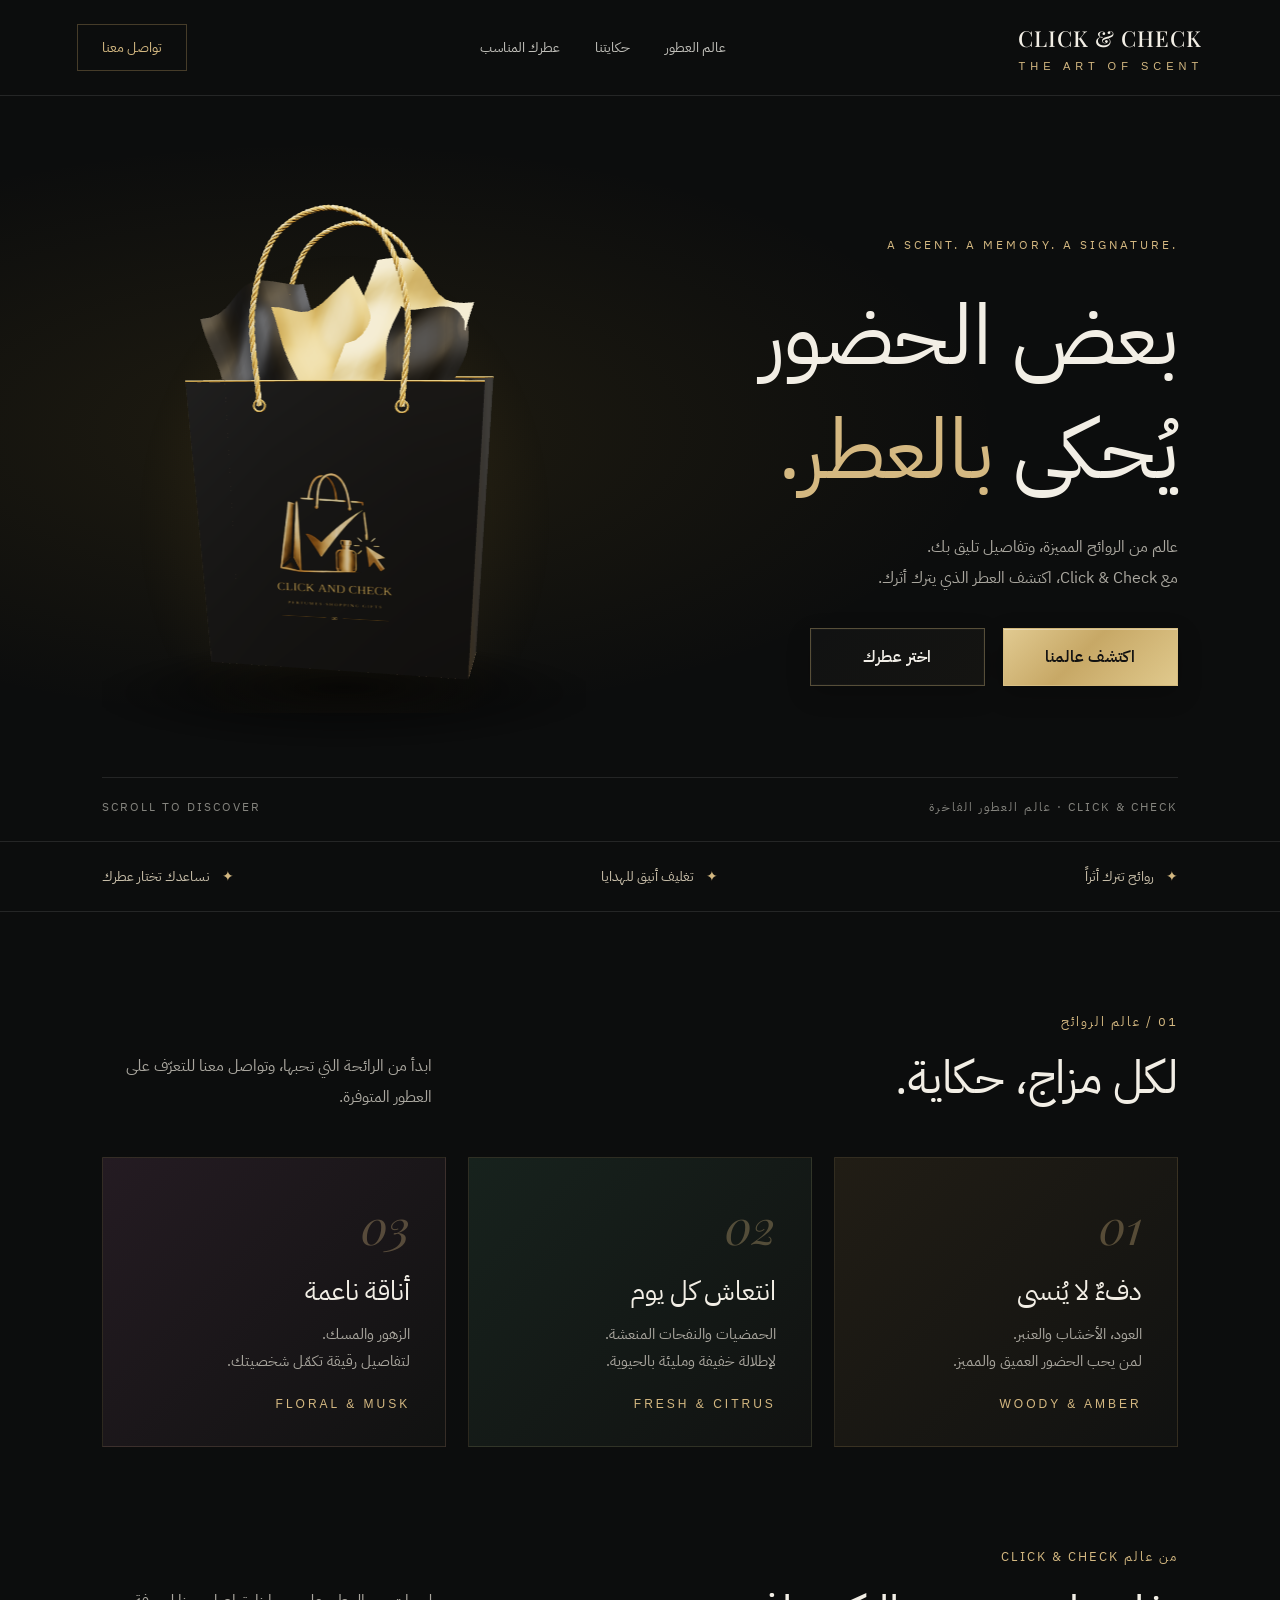
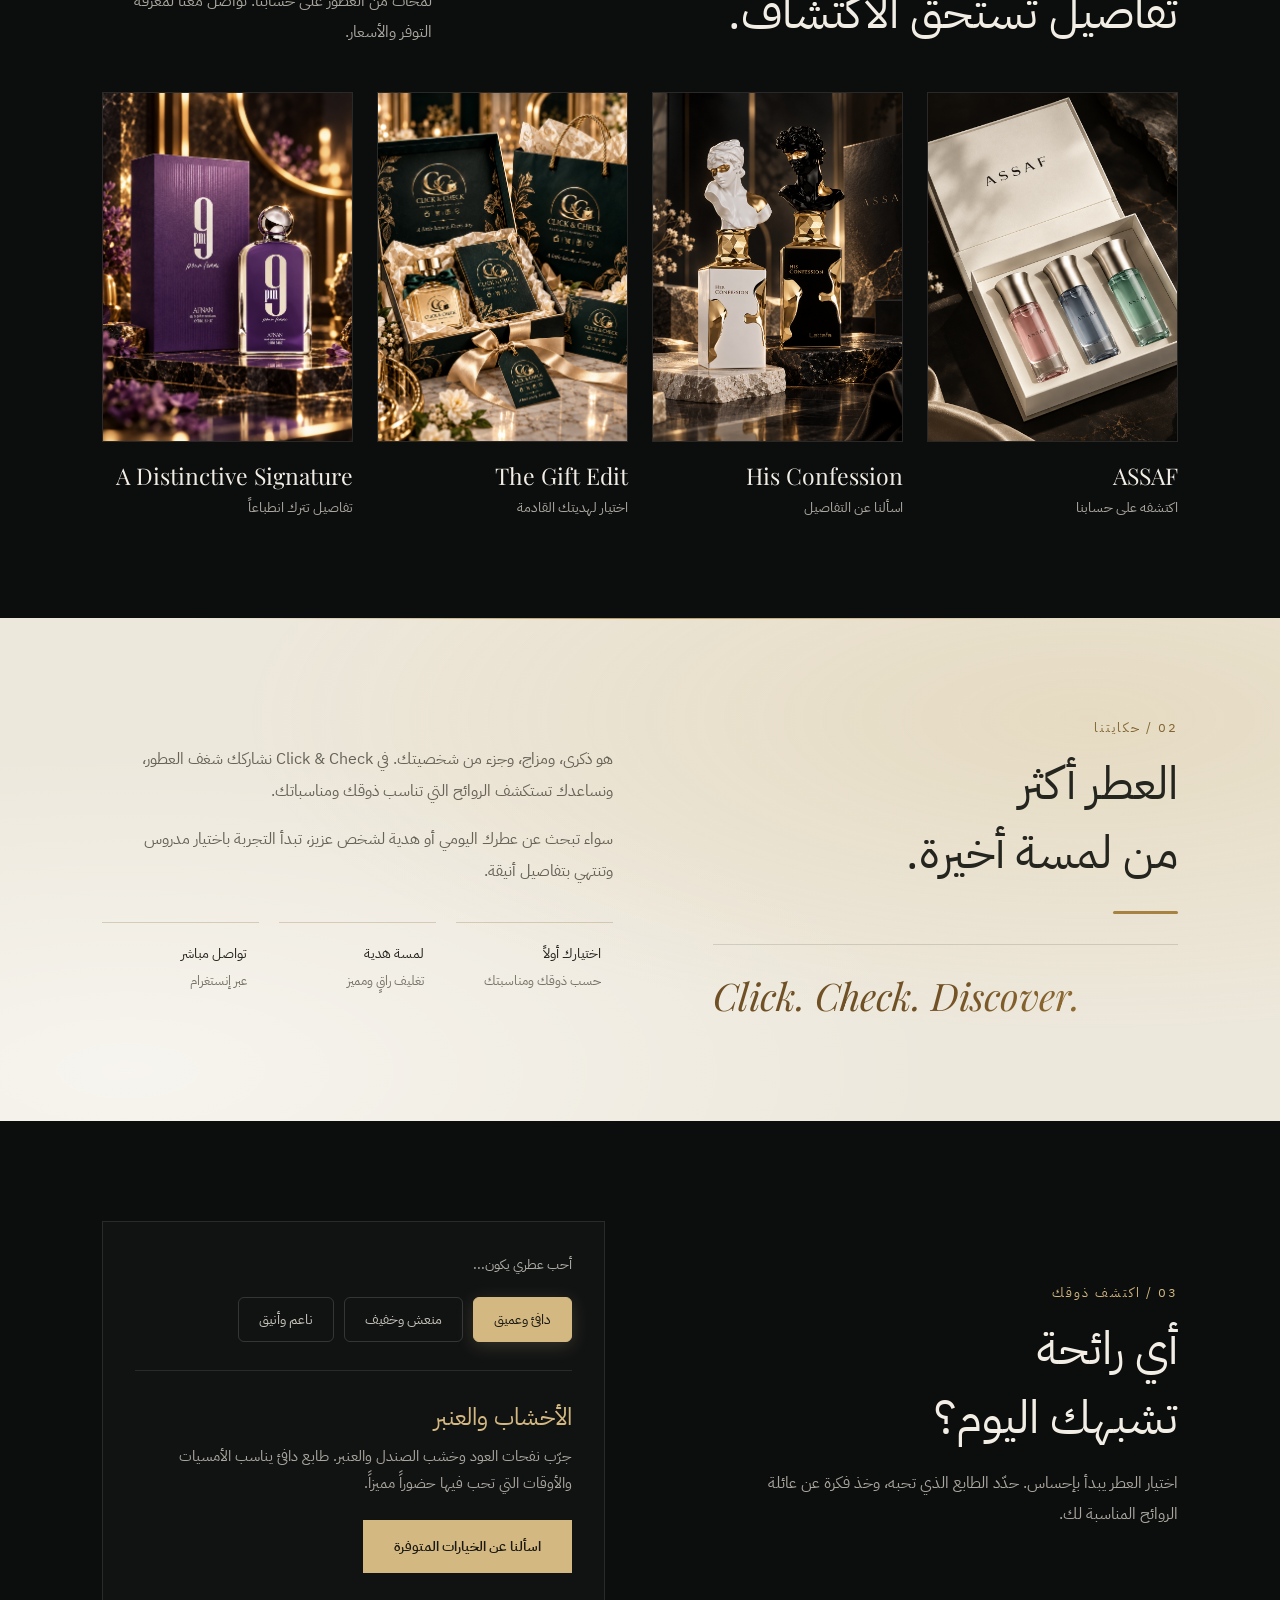
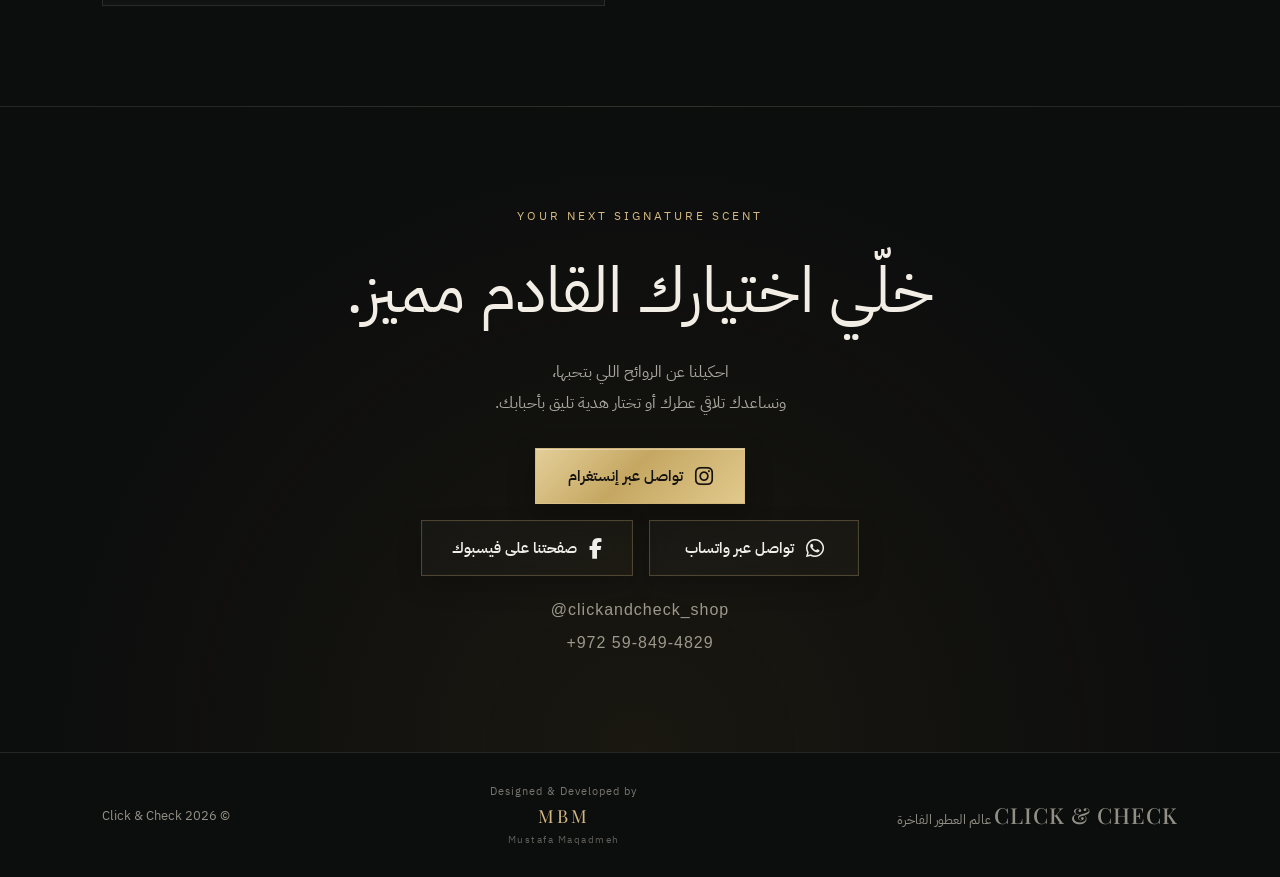
==== index.html @ 6f5ad87a "Initial Click and Check website" ====
<!doctype html>
<html lang="ar" dir="rtl">
<head>
    <link rel="stylesheet"
href="https://cdnjs.cloudflare.com/ajax/libs/font-awesome/6.7.2/css/all.min.css">
<meta charset="utf-8">
<meta name="viewport" content="width=device-width, initial-scale=1">
<title>Click & Check — عطرٌ يشبهك</title>
<meta name="description" content="اكتشف عالم Click & Check للعطور. روائح مميزة، تغليف أنيق وتواصل مباشر لاختيار عطرك.">
<link rel="icon" href="data:image/svg+xml,%3Csvg xmlns='http://www.w3.org/2000/svg' viewBox='0 0 64 64'%3E%3Crect width='64' height='64' rx='15' fill='%230d0d0d'/%3E%3Ctext x='32' y='45' text-anchor='middle' font-size='46' fill='%23d6bc80' font-family='serif'%3EC%3C/text%3E%3C/svg%3E">
<link rel="stylesheet" href="styles.css">
<link rel="stylesheet" href="click-and-check-bag-3d/bag.css">
</head>
<body>
<header>
<a class="wordmark" href="#home" aria-label="Click and Check الرئيسية">CLICK & CHECK<small>THE ART OF SCENT</small>
</a>
<nav aria-label="التنقل الرئيسي">
<a href="#collections">عالم العطور</a>
<a href="#about">حكايتنا</a>
<a href="#finder">عطرك المناسب</a>
</nav>
<a class="outline" href="#contact">
    تواصل معنا
</a></header>
<main>
<div class="hero" id="home">
<div class="hero-copy reveal">
<div class="eyebrow">A SCENT. A MEMORY. A SIGNATURE.</div>
<h1>بعض الحضور<br>يُحكى <span>بالعطر.</span>
</h1>
<p>عالم من الروائح المميزة، وتفاصيل تليق بك.<br>مع Click & Check، اكتشف العطر الذي يترك أثرك.</p>
<div class="buttons">
<a class="button" href="#collections">اكتشف عالمنا</a>
<a class="button secondary" href="#finder">اختر عطرك</a>
</div>
</div>
<div class="brand-stage reveal cc-bag" data-cc-bag></div>
<div class="hero-foot">
<span>CLICK & CHECK · عالم العطور الفاخرة</span>
<span>SCROLL TO DISCOVER</span>
</div>
</div>
<div class="strip">
<span>روائح تترك أثراً</span>
<span>تغليف أنيق للهدايا</span>
<span>نساعدك تختار عطرك</span>
</div>
<section id="collections">
<div class="section-head">
<div>
<div class="kicker">01 / عالم الروائح</div>
<h2>لكل مزاج، حكاية.</h2>
</div>
<p>ابدأ من الرائحة التي تحبها، وتواصل معنا للتعرّف على العطور المتوفرة.</p>
</div>
<div class="collections">
<a class="collection" href="https://www.instagram.com/clickandcheck_shop/" target="_blank" rel="noopener noreferrer">
<div class="number">01</div>
<div>
<h3>دفءٌ لا يُنسى</h3>
<p>العود، الأخشاب والعنبر.<br>لمن يحب الحضور العميق والمميز.</p>
<div class="family">WOODY & AMBER</div>
</div>
</a>
<a class="collection" href="https://www.instagram.com/clickandcheck_shop/" target="_blank" rel="noopener noreferrer">
<div class="number">02</div>
<div>
<h3>انتعاش كل يوم</h3>
<p>الحمضيات والنفحات المنعشة.<br>لإطلالة خفيفة ومليئة بالحيوية.</p>
<div class="family">FRESH & CITRUS</div>
</div>
</a>
<a class="collection" href="https://www.instagram.com/clickandcheck_shop/" target="_blank" rel="noopener noreferrer">
<div class="number">03</div>
<div>
<h3>أناقة ناعمة</h3>
<p>الزهور والمسك.<br>لتفاصيل رقيقة تكمّل شخصيتك.</p>
<div class="family">FLORAL & MUSK</div>
</div>
</a>
</div>
</section>
<section class="showcase">
<div class="section-head">
<div>
<div class="kicker">من عالم CLICK & CHECK</div>
<h2>تفاصيل تستحق الاكتشاف.</h2>
</div>
<p>لمحات من العطور على حسابنا. تواصل معنا لمعرفة التوفر والأسعار.</p>
</div>
<div class="products">

    <a class="product"
       href="https://www.instagram.com/clickandcheck_shop/"
       target="_blank">

        <div class="product-photo">
            <img src="assets/assaf.png" alt="ASSAF">
        </div>

        <h3>ASSAF</h3>
        <p>اكتشفه على حسابنا</p>
    </a>


    <a class="product"
       href="https://www.instagram.com/clickandcheck_shop/"
       target="_blank">

        <div class="product-photo">
            <img src="assets/hiscon.png" alt="His Confession">
        </div>

        <h3>His Confession</h3>
        <p>اسألنا عن التفاصيل</p>
    </a>


    <a class="product"
       href="https://www.instagram.com/clickandcheck_shop/"
       target="_blank">

        <div class="product-photo">
            <img src="assets/Luxury Click & Check Gift Set.png" alt="The Gift Edit">
        </div>

        <h3>The Gift Edit</h3>
        <p>اختيار لهديتك القادمة</p>
    </a>


    <a class="product"
       href="https://www.instagram.com/clickandcheck_shop/"
       target="_blank">

        <div class="product-photo">
            <img src="assets/Luxury Purple Perfume Still Life.png" alt="A Distinctive Signature">
        </div>

        <h3>A Distinctive Signature</h3>
        <p>تفاصيل تترك انطباعاً</p>
    </a>

</div>
</section>
<section class="story" id="about">
<div>
<div class="kicker">02 / حكايتنا</div>
<h2>العطر أكثر<br>من لمسة أخيرة.</h2>
<div class="signature" dir="ltr">Click. Check. Discover.</div>
</div>
<div>
<p>هو ذكرى، ومزاج، وجزء من شخصيتك. في Click & Check نشاركك شغف العطور، ونساعدك تستكشف الروائح التي تناسب ذوقك ومناسباتك.</p>
<p>سواء تبحث عن عطرك اليومي أو هدية لشخص عزيز، تبدأ التجربة باختيار مدروس وتنتهي بتفاصيل أنيقة.</p>
<div class="details">
<div>اختيارك أولاً<small>حسب ذوقك ومناسبتك</small>
</div>
<div>لمسة هدية<small>تغليف راقٍ ومميز</small>
</div>
<div>تواصل مباشر<small>عبر إنستغرام</small>
</div>
</div>
</div>
</section>
<section class="finder" id="finder">
<div class="finder-copy">
<div class="kicker">03 / اكتشف ذوقك</div>
<h2>أي رائحة<br>تشبهك اليوم؟</h2>
<p>اختيار العطر يبدأ بإحساس. حدّد الطابع الذي تحبه، وخذ فكرة عن عائلة الروائح المناسبة لك.</p>
</div>
<div class="selector">
<p class="selector-label">أحب عطري يكون...</p>
<div class="choices" role="group" aria-label="الطابع المفضل للعطر">
<button type="button" data-scent="deep" aria-pressed="true">دافئ وعميق</button>
<button type="button" data-scent="fresh" aria-pressed="false">منعش وخفيف</button>
<button type="button" data-scent="soft" aria-pressed="false">ناعم وأنيق</button>
</div>
<div class="result" aria-live="polite">
<h3 id="result-title">الأخشاب والعنبر</h3>
<p id="result-copy">جرّب نفحات العود وخشب الصندل والعنبر. طابع دافئ يناسب الأمسيات والأوقات التي تحب فيها حضوراً مميزاً.</p>
</div>
<a class="button" href="https://www.instagram.com/clickandcheck_shop/" target="_blank" rel="noopener noreferrer">اسألنا عن الخيارات المتوفرة</a>
</div>
</section>
<section class="contact" id="contact">
<div class="eyebrow">YOUR NEXT SIGNATURE SCENT</div>
<h2>خلّي اختيارك القادم مميز.</h2>
<p>احكيلنا عن الروائح اللي بتحبها،<br>ونساعدك تلاقي عطرك أو تختار هدية تليق بأحبابك.</p>
<a class="button social instagram"
   href="https://www.instagram.com/clickandcheck_shop/"
   target="_blank"
   rel="noopener noreferrer">

    <i class="fa-brands fa-instagram"></i>
    <span>تواصل عبر إنستغرام</span>

</a>


<div class="buttons" style="justify-content:center;margin-top:16px">

    <a class="button secondary social whatsapp"
       href="https://wa.me/972598494829"
       target="_blank"
       rel="noopener noreferrer">

        <i class="fa-brands fa-whatsapp"></i>
        <span>تواصل عبر واتساب</span>

    </a>


    <a class="button secondary social facebook"
       href="https://www.facebook.com/share/1ENgWuioCB/?mibextid=wwXIfr"
       target="_blank"
       rel="noopener noreferrer">

        <i class="fa-brands fa-facebook-f"></i>
        <span>صفحتنا على فيسبوك</span>

    </a>

</div>
</div>
<div class="handle">@clickandcheck_shop</div>
<a class="handle" style="display:block;margin-top:15px" href="tel:+972598494829" dir="ltr">+972 59-849-4829</a>
</section>
</main>
<footer>

    <div class="footer-brand">
        <a class="wordmark" href="#home">CLICK & CHECK</a>
        <span>عالم العطور الفاخرة</span>
    </div>

    <div class="footer-credit">

        <span>Designed & Developed by</span>

        <a
            href="https://mustafa-maqadmeh.github.io/personal-portfolio/"
            target="_blank"
            rel="noopener noreferrer"
            class="mbm-credit"
        >
            MBM
        </a>

        <span class="developer-name">
            Mustafa Maqadmeh
        </span>

    </div>

    <div class="footer-copy">
        © <span id="year">2026</span> Click & Check
    </div>

</footer>
<script src="script.js" defer></script>
<script type="module" src="click-and-check-bag-3d/bag.js"></script>
</body>
</html>
---- styles.css ----
/* ألوان الموقع والخطوط، ثم الأقسام والتجاوب والحركة */

@import url('https://fonts.googleapis.com/css2?family=IBM+Plex+Sans+Arabic:wght@400;500;600&family=Playfair+Display:ital,wght@0,400;0,500;1,400&display=swap');

:root {

  --bg:#0c0d0d;

  --gold:#d4b881;

  --text:#f2eee5;

  --muted:#aaa79f;

  --line:#ffffff1a

}

* {

  box-sizing:border-box

}

html {

  scroll-behavior:smooth;

  scroll-padding-top:90px

}

body {

  margin:0;

  background:var(--bg);

  color:var(--text);

  font-family:'IBM Plex Sans Arabic',Tahoma,sans-serif;

  font-size:16px

}

a {

  color:inherit;

  text-decoration:none

}

button {

  font:inherit

}

button,a {

  -webkit-tap-highlight-color:transparent

}

a:focus-visible,button:focus-visible {

  outline:2px solid var(--gold);

  outline-offset:7px

}

header {

  height:96px;

  border-bottom:1px solid var(--line);

  display:flex;

  align-items:center;

  justify-content:space-between;

  padding:0 6vw

}

.wordmark {

  font:500 22px 'Playfair Display',Georgia,serif;

  letter-spacing:1px;

  direction:ltr

}

.wordmark small {

  display:block;

  text-align:center;

  font:11px Arial;

  letter-spacing:5px;

  margin-top:7px;

  color:var(--gold)

}

nav {

  display:flex;

  gap:35px;

  font-size:14px;

  color:#c0bfb9

}

.outline {

  border:1px solid #b99a6055;

  padding:12px 24px;

  color:var(--gold);

  font-size:14px

}

.hero {

  position:relative;

  min-height:720px;

  display:grid;

  grid-template-columns:1.1fr 1fr;

  align-items:center;

  padding:65px 8vw 80px;

  gap:60px;

  overflow:hidden

}

.hero:before {

  content:'';

  position:absolute;

  inset:0;

  background:radial-gradient(ellipse at 25% 45%,#a4822920,transparent 50%);

  pointer-events:none

}

.hero-copy {

  position:relative;

  z-index:1

}

.eyebrow {

  font-size:12px;

  letter-spacing:3px;

  color:var(--gold);

  direction:ltr;

  text-align:right;

  text-transform:uppercase

}

.hero h1 {

  font-weight:400;

  font-size:clamp(54px,6.6vw,96px);

  line-height:1.35;

  margin:25px 0

}

.hero h1 span {

  color:var(--gold)

}

.hero-copy p {

  color:var(--muted);

  max-width:420px;

  line-height:1.9;

  margin:0 0 35px

}

.buttons {

  display:flex;

  gap:15px;

  align-items:center;

  flex-wrap:wrap

}

.button {

  background:var(--gold);

  color:#191812;

  padding:15px 30px;

  display:inline-block;

  font-size:14px;

  font-weight:600;

  border:1px solid var(--gold);

  cursor:pointer

}

.button.secondary {

  background:transparent;

  color:var(--text);

  border-color:#ffffff30

}

.brand-stage {

  position:relative;

  min-height:440px;

  display:flex;

  justify-content:center;

  align-items:center

}

.brand-stage:before,.brand-stage:after {

  content:'';

  position:absolute;

  border:1px solid #b59a4f35;

  border-radius:50%;

  width:410px;

  height:410px

}

.brand-stage:after {

  width:460px;

  height:460px;

  border-style:dashed;

  border-color:#b59a4f18;

  animation:rotate 100s linear infinite

}

.brand-stage img {

  width:280px;

  height:280px;

  object-fit:cover;

  border-radius:50%;

  position:relative;

  box-shadow:0 0 100px #bda35413;

  image-rendering:auto

}

.stage-caption {

  position:absolute;

  bottom:0;

  direction:ltr;

  font:italic 24px 'Playfair Display',Georgia;

  color:var(--gold)

}

.hero-foot {

  position:absolute;

  bottom:25px;

  right:8vw;

  left:8vw;

  border-top:1px solid var(--line);

  padding-top:20px;

  display:flex;

  justify-content:space-between;

  font-size:12px;

  letter-spacing:2px;

  color:#85847e

}

.strip {

  border-top:1px solid var(--line);

  border-bottom:1px solid var(--line);

  padding:24px 8vw;

  display:flex;

  justify-content:space-between;

  color:#c8bea9;

  font-size:14px;

  gap:20px

}

.strip span:before {

  content:'✦';

  color:var(--gold);

  margin-left:12px

}

section {

  padding:100px 8vw

}

.section-head {

  display:flex;

  justify-content:space-between;

  align-items:end;

  gap:30px;

  margin-bottom:45px

}

.kicker {

  color:var(--gold);

  font-size:13px;

  letter-spacing:2px;

  margin-bottom:12px

}

h2 {

  font-size:clamp(32px,3.6vw,52px);

  font-weight:400;

  margin:0;

  line-height:1.5

}

.section-head p {

  color:var(--muted);

  max-width:330px;

  line-height:1.9;

  margin:0

}

.collections {

  display:grid;

  grid-template-columns:repeat(3,1fr);

  gap:22px

}

.collection {

  position:relative;

  min-height:290px;

  padding:35px;

  display:flex;

  flex-direction:column;

  justify-content:space-between;

  border:1px solid #c5a76b26;

  background:linear-gradient(135deg,#211d15,#111211);

  transition:transform .3s,border-color .3s

}

.collection:hover {

  transform:translateY(-6px);

  border-color:#c5a76b88

}

.collection:nth-child(2) {

  background:linear-gradient(135deg,#17221d,#111211)

}

.collection:nth-child(3) {

  background:linear-gradient(135deg,#241b22,#111211)

}

.number {

  font:italic 48px 'Playfair Display',Georgia;

  color:#d4b88155;

  direction:ltr;

  text-align:right

}

.collection h3 {

  font-size:27px;

  font-weight:400;

  margin:0 0 10px

}

.collection p {

  font-size:15px;

  line-height:1.8;

  color:var(--muted);

  margin:0

}

.family {

  font:12px Arial;

  letter-spacing:3px;

  direction:ltr;

  color:var(--gold);

  margin-top:22px;

  text-align:right

}

.story {

  background:#ede8dc;

  color:#25251f;

  display:grid;

  grid-template-columns:1fr 1.1fr;

  gap:100px;

  align-items:center

}

.story .kicker {

  color:#826534

}

.story p {

  line-height:2;

  color:#666256

}

.story .signature {

  font:italic 38px 'Playfair Display',Georgia;

  border-top:1px solid #28271825;

  padding-top:25px;

  margin-top:30px

}

.details {

  display:grid;

  grid-template-columns:repeat(3,1fr);

  gap:20px;

  margin-top:35px

}

.details div {

  border-top:1px solid #28271825;

  padding-top:15px;

  font-size:14px

}

.details small {

  display:block;

  color:#787267;

  margin-top:5px;

  font-size:13px

}

.finder {

  display:grid;

  grid-template-columns:1fr 1fr;

  gap:70px;

  align-items:center

}

.finder-copy p {

  color:var(--muted);

  line-height:1.9;

  max-width:420px

}

.selector {

  border:1px solid var(--line);

  padding:32px;

  background:#111313

}

.selector-label {

  color:#b0afa7;

  margin:0 0 22px;

  font-size:14px

}

.choices {

  display:flex;

  gap:10px;

  flex-wrap:wrap

}

.choices button {

  border:1px solid #ffffff26;

  color:#c6c3bb;

  background:transparent;

  padding:11px 20px;

  cursor:pointer;

  font-size:14px

}

.choices button[aria-pressed=true] {

  background:var(--gold);

  color:#181812;

  border-color:var(--gold)

}

.result {

  padding-top:28px;

  margin-top:28px;

  border-top:1px solid var(--line);

  min-height:130px

}

.result h3 {

  font-size:24px;

  font-weight:400;

  margin:0 0 8px;

  color:var(--gold)

}

.result p {

  font-size:15px;

  line-height:1.8;

  color:var(--muted);

  margin:0

}

.selector .button {

  margin-top:20px

}

.contact {

  text-align:center;

  border-top:1px solid var(--line);

  background:radial-gradient(ellipse at bottom,#63502328,transparent 65%)

}

.contact .eyebrow {

  text-align:center

}

.contact h2 {

  font-size:clamp(40px,5vw,65px);

  margin:18px 0

}

.contact p {

  color:var(--muted);

  margin-bottom:30px;

  line-height:1.9

}

.handle {

  font:16px Arial;

  letter-spacing:1px;

  margin-top:25px;

  color:#9e998c;

  direction:ltr

}

footer {

  padding:30px 8vw;

  border-top:1px solid var(--line);

  display:flex;

  justify-content:space-between;

  align-items:center;

  color:#929086;

  font-size:13px

}

.reveal {

  animation:enter .8s ease both

}

@keyframes enter {

  from {

    opacity:0;

    transform:translateY(20px)

  }

  to {

    opacity:1;

    transform:none

  }

}

@keyframes rotate {

  to {

    transform:rotate(360deg)

  }

}

@media(max-width:900px) {

  header {

    padding:0 5vw;

    height:85px

  }

  nav {

    gap:20px

  }

  .hero {

    gap:15px;

    padding:55px 6vw 80px;

    min-height:650px

  }

  .brand-stage:before {

    width:300px;

    height:300px

  }

  .brand-stage:after {

    width:330px;

    height:330px

  }

  .brand-stage img {

    width:220px;

    height:220px

  }

  .brand-stage {

    min-height:365px

  }

  section {

    padding:75px 6vw

  }

  .collection {

    padding:25px

  }

  .story,.finder {

    gap:40px

  }

  .details {

    grid-template-columns:1fr

  }

  .hero-foot {

    right:6vw;

    left:6vw

  }

}

@media(max-width:650px) {

  header .outline {

    display:none

  }

  .wordmark {

    font-size:17px

  }

  nav {

    gap:17px;

    font-size:13px

  }

  nav a:nth-child(2) {

    display:none

  }

  .hero {

    grid-template-columns:1fr;

    padding:45px 7vw 80px;

    gap:10px

  }

  .hero h1 {

    font-size:57px;

    margin:20px 0

  }

  .hero-copy p {

    font-size:16px

  }

  .brand-stage {

    min-height:315px

  }

  .brand-stage:before {

    width:250px;

    height:250px

  }

  .brand-stage:after {

    width:280px;

    height:280px

  }

  .brand-stage img {

    width:195px;

    height:195px

  }

  .stage-caption {

    font-size:20px

  }

  .hero-foot {

    font-size:10px;

    letter-spacing:1px

  }

  .strip {

    flex-wrap:wrap;

    justify-content:center;

    font-size:13px;

    padding:20px 5vw

  }

  .section-head {

    display:block

  }

  .section-head p {

    margin-top:20px

  }

  .collections,.story,.finder {

    grid-template-columns:1fr

  }

  .collection {

    min-height:250px

  }

  .story {

    gap:30px

  }

  .details {

    grid-template-columns:repeat(3,1fr);

    gap:10px

  }

  .details div {

    font-size:12px

  }

  .details small {

    font-size:12px

  }

  .selector {

    padding:24px

  }

  footer {

    gap:20px;

    flex-wrap:wrap;

    justify-content:center;

    text-align:center

  }

  .buttons .button {

    padding:14px 22px

  }

  section {

    padding:65px 7vw

  }

}

@media(prefers-reduced-motion:reduce) {

  html {

    scroll-behavior:auto

  }

  * {

    animation:none!important;

    transition:none!important

  }

}

.brand-stage {

  perspective:1000px;

  transform-style:preserve-3d

}

.brand-stage img {

  transform:rotateY(var(--tilt-y,0deg)) rotateX(var(--tilt-x,0deg)) translateZ(45px);

  transition:transform .25s ease;

  animation:levitate 6s ease-in-out infinite

}

.brand-stage:before {

  transform:rotateX(62deg) rotateZ(-25deg);

  width:440px;

  height:440px;

  box-shadow:0 0 24px #d4b88112;

  animation:orbit 16s linear infinite

}

.brand-stage:after {

  transform:rotateY(58deg) rotateZ(30deg);

  animation:orbit-alt 22s linear infinite;

  border-style:solid;

  border-color:#d4b88144

}

.stage-caption {

  z-index:2

}

.collection {

  transform-style:preserve-3d;

  transition:transform .4s,border-color .4s

}

.collection:hover {

  transform:perspective(900px) rotateY(-5deg) rotateX(3deg) translateY(-7px)

}

.collection .number {

  transform:translateZ(25px)

}

.scroll-reveal {

  opacity:0;

  transform:translateY(35px);

  transition:opacity .8s ease,transform .8s ease

}

.scroll-reveal.visible {

  opacity:1;

  transform:none

}

.button {

  transition:box-shadow .3s,transform .3s

}

.button:hover {

  box-shadow:0 8px 35px #d4b88120;

  transform:translateY(-3px)

}

@keyframes levitate {

  0%,100% {

    translate:0 0

  }

  50% {

    translate:0 -14px

  }

}

@keyframes orbit {

  from {

    transform:rotateX(62deg) rotateZ(0deg)

  }

  to {

    transform:rotateX(62deg) rotateZ(360deg)

  }

}

@keyframes orbit-alt {

  from {

    transform:rotateY(58deg) rotateZ(360deg)

  }

  to {

    transform:rotateY(58deg) rotateZ(0deg)

  }

}

@media(max-width:650px) {

  .brand-stage:before {

    width:290px;

    height:290px

  }

  .brand-stage:after {

    width:300px;

    height:300px

  }

}

@media(prefers-reduced-motion:reduce) {

  .scroll-reveal {

    opacity:1;

    transform:none

  }

  .brand-stage img {

    animation:none

  }

  .brand-stage:before,.brand-stage:after {

    animation:none

  }

}

.showcase {

  padding-top:0

}

.products {

  display:grid;

  grid-template-columns:repeat(4,1fr);

  gap:22px

}

.product {

  display:block;

  perspective:900px

}

.product-photo {

  height:320px;

  background-image:url('assets/collection-grid.png');

  background-size:620% auto;

  background-repeat:no-repeat;

  border:1px solid var(--line);

  transition:transform .5s,box-shadow .5s;

  filter:saturate(.85)

}

.product:hover .product-photo {

  transform:rotateY(-8deg) rotateX(4deg) translateY(-6px);

  box-shadow:15px 20px 40px #0009;

  filter:saturate(1)

}

.product h3 {

  font:23px 'Playfair Display',Georgia;

  margin:20px 0 9px;

  direction:ltr;

  text-align:right

}

.product p {

  font-size:14px;

  color:var(--muted);

  margin:0

}

.p1 {

  background-position:20.3% 0%

}

.p2 {

  background-position:98.8% 0%

}

.p3 {

  background-position:79.2% 37%

}

.p4 {

  background-position:98.8% 73.5%

}

@media(max-width:900px) {

  .products {

    grid-template-columns:repeat(2,1fr)

  }

  .product-photo {

    height:360px

  }

}

@media(max-width:650px) {

  .products {

    gap:25px 15px

  }

  .product-photo {

    height:235px

  }

  .product h3 {

    font-size:19px

  }

}

@media(max-width:380px) {

  .product-photo {

    height:205px

  }

}

/* حركة روابط القائمة */

header nav a {

  position: relative;

  display: inline-block;

  padding: 10px 0;

  transition:

    color 0.3s ease,

    transform 0.3s ease,

    text-shadow 0.3s ease;

}



header nav a::after {

  content: "";

  position: absolute;

  bottom: 2px;

  right: 0;

  width: 100%;

  height: 2px;

  background: linear-gradient(

    90deg,

    transparent,

    var(--gold),

    transparent

  );

  transform: scaleX(0);

  transform-origin: center;

  transition: transform 0.35s ease;

}



header nav a:is(:hover, :focus-visible) {

  color: var(--gold);

  transform: translateY(-3px);

  text-shadow: 0 0 18px rgb(212 184 129 / 35%);

}



header nav a:is(:hover, :focus-visible)::after {

  transform: scaleX(1);

}



/* حركة زر تواصل معنا */

header .outline {

  position: relative;

  isolation: isolate;

  overflow: hidden;

  transition:

    color 0.35s ease,

    border-color 0.35s ease,

    transform 0.35s ease,

    box-shadow 0.35s ease;

}



header .outline::before {

  content: "";

  position: absolute;

  inset: 0;

  z-index: -1;

  background: var(--gold);

  transform: translateY(102%);

  transition: transform 0.35s ease;

}



header .outline:is(:hover, :focus-visible) {

  color: #15130e;

  border-color: var(--gold);

  transform: translateY(-3px);

  box-shadow: 0 8px 25px rgb(212 184 129 / 18%);

}



header .outline:is(:hover, :focus-visible)::before {

  transform: translateY(0);

}



/* حركة اسم المتجر */

header .wordmark {

  display: inline-block;

  transition: color 0.35s ease, text-shadow 0.35s ease;

}



header .wordmark small {

  transition: letter-spacing 0.35s ease;

}



header .wordmark:is(:hover, :focus-visible) {

  color: var(--gold);

  text-shadow: 0 0 22px rgb(212 184 129 / 25%);

}



header .wordmark:is(:hover, :focus-visible) small {

  letter-spacing: 6px;

}



/* احترام إعداد تقليل الحركة */

@media (prefers-reduced-motion: reduce) {

  header a,

  header a::before,

  header a::after,

  header .wordmark small {

    transition: none !important;

  }



  header nav a:is(:hover, :focus-visible),

  header .outline:is(:hover, :focus-visible) {

    transform: none;

  }

}

/* أزرار اختيار الرائحة */

.choices button {

  position: relative;

  overflow: hidden;

  border-radius: 6px;

  transition:

    transform 0.3s ease,

    background-color 0.3s ease,

    border-color 0.3s ease,

    color 0.3s ease,

    box-shadow 0.3s ease;

}



/* لمعة تمر فوق الزر */

.choices button::before {

  content: "";

  position: absolute;

  inset: 0;

  pointer-events: none;

  background: linear-gradient(

    110deg,

    transparent 20%,

    rgb(255 255 255 / 25%) 50%,

    transparent 80%

  );

  transform: translateX(-140%);

  transition: transform 0.65s ease;

}



@media (hover: hover) and (pointer: fine) {

  .choices button:hover {

    transform: translateY(-4px);

    border-color: var(--gold);

    box-shadow: 0 8px 22px rgb(212 184 129 / 16%);

  }



  .choices button:hover::before {

    transform: translateX(140%);

  }



  .choices button[aria-pressed="false"]:hover {

    background-color: rgb(212 184 129 / 10%);

    color: var(--gold);

  }

}



/* الخيار المحدد */

.choices button[aria-pressed="true"] {

  background-color: var(--gold);

  color: #191812;

  border-color: var(--gold);

  box-shadow: 0 4px 18px rgb(212 184 129 / 20%);

}



/* عند الضغط */

.choices button:active {

  transform: translateY(0) scale(0.96);

}



/* التنقل باستخدام الكيبورد */

.choices button:focus-visible {

  outline: 2px solid var(--gold);

  outline-offset: 4px;

}



@media (prefers-reduced-motion: reduce) {

  .choices button,

  .choices button::before {

    transition: none;

  }



  .choices button:hover,

  .choices button:active {

    transform: none;

  }



  .choices button::before {

    display: none;

  }

}

/* كروت عائلات العطور */

.collections .collection {

  position: relative;

  isolation: isolate;

  overflow: hidden;

  transform-style: preserve-3d;

  transition:

    transform 0.45s ease,

    border-color 0.45s ease,

    box-shadow 0.45s ease;

}



/* إضاءة داخل الكرت */

.collections .collection::before {

  content: "";

  position: absolute;

  inset: 0;

  z-index: -1;

  pointer-events: none;

  background: radial-gradient(

    circle at top right,

    rgb(212 184 129 / 18%),

    transparent 65%

  );

  opacity: 0;

  transition: opacity 0.45s ease;

}



/* خط ذهبي أسفل الكرت */

.collections .collection::after {

  content: "";

  position: absolute;

  bottom: 0;

  right: 0;

  left: 0;

  height: 2px;

  background: linear-gradient(

    90deg,

    transparent,

    var(--gold),

    transparent

  );

  transform: scaleX(0);

  transition: transform 0.45s ease;

}



.collections .collection .number {

  transition: color 0.45s ease, transform 0.45s ease;

}



.collections .collection h3 {

  transition: color 0.45s ease, transform 0.45s ease;

}



@media (hover: hover) and (pointer: fine) {

  .collections .collection:hover {

    transform:

      perspective(1000px)

      translateY(-9px)

      rotateX(3deg)

      rotateY(-3deg);

    border-color: rgb(212 184 129 / 65%);

    box-shadow:

      0 22px 40px rgb(0 0 0 / 35%),

      0 0 25px rgb(212 184 129 / 8%);

  }



  .collections .collection:hover::before {

    opacity: 1;

  }



  .collections .collection:hover::after {

    transform: scaleX(1);

  }



  .collections .collection:hover .number {

    color: var(--gold);

    transform: translateY(-4px) scale(1.08);

  }



  .collections .collection:hover h3 {

    color: var(--gold);

    transform: translateX(-5px);

  }

}



/* نفس الإضاءة عند التنقل بالكيبورد */

.collections .collection:focus-visible {

  outline: 2px solid var(--gold);

  outline-offset: 5px;

}



.collections .collection:focus-visible::before {

  opacity: 1;

}



.collections .collection:focus-visible::after {

  transform: scaleX(1);

}



/* تقليل الحركة حسب إعدادات الجهاز */

@media (prefers-reduced-motion: reduce) {

  .collections .collection,

  .collections .collection::before,

  .collections .collection::after,

  .collections .collection .number,

  .collections .collection h3 {

    transition: none;

  }



  .collections .collection:hover,

  .collections .collection:hover .number,

  .collections .collection:hover h3 {

    transform: none;

  }

}

/* قسم حكايتنا */

.story {

  position: relative;

  isolation: isolate;

  overflow: hidden;

  background: #ede8dc;

}



/* هالة ذهبية ناعمة بالخلفية */

.story::before {

  content: "";

  position: absolute;

  inset: 0;

  z-index: -1;

  pointer-events: none;

  background:

    radial-gradient(

      ellipse at 85% 20%,

      rgb(193 151 65 / 17%),

      transparent 55%

    ),

    radial-gradient(

      ellipse at 10% 90%,

      rgb(255 255 255 / 55%),

      transparent 50%

    );

}



/* خط ذهبي يحدد بداية القسم */

.story::after {

  content: "";

  position: absolute;

  top: 0;

  left: 15%;

  right: 15%;

  height: 1px;

  background: linear-gradient(

    90deg,

    transparent,

    #b99a60,

    transparent

  );

}



/* خط صغير تحت العنوان */

.story h2::after {

  content: "";

  display: block;

  width: 65px;

  height: 3px;

  margin-top: 24px;

  border-radius: 3px;

  background: #a88240;

  transition: width 0.5s ease;

}



/* لمعة ذهبية على التوقيع */

.story .signature {

  color: #80602d;

}



@supports (background-clip: text) or (-webkit-background-clip: text) {

  .story .signature {

    background-image: linear-gradient(

      110deg,

      #705025 20%,

      #a17a38 40%,

      #d9b96d 50%,

      #a17a38 60%,

      #705025 80%

    );

    background-size: 250% 100%;

    background-clip: text;

    -webkit-background-clip: text;

    color: transparent;

    animation: story-signature-shine 8s ease-in-out infinite;

  }

}



@keyframes story-signature-shine {

  0%, 100% {

    background-position: 100% 50%;

  }

  50% {

    background-position: 0% 50%;

  }

}



/* تفاصيل الخدمة أسفل النص */

.story .details > div {

  position: relative;

  padding: 20px 12px;

  border-top-color: rgb(128 96 45 / 25%);

  border-radius: 0 0 10px 10px;

  transition:

    transform 0.35s ease,

    background-color 0.35s ease,

    box-shadow 0.35s ease,

    border-color 0.35s ease;

}



.story .details small {

  line-height: 1.8;

}



@media (hover: hover) and (pointer: fine) {

  .story > div:first-child:hover h2::after {

    width: 120px;

  }



  .story .details > div:hover {

    transform: translateY(-5px);

    background-color: rgb(255 255 255 / 40%);

    border-top-color: #a88240;

    box-shadow: 0 12px 24px rgb(80 60 25 / 7%);

  }

}



/* مساحة مناسبة على الشاشات الصغيرة */

@media (max-width: 650px) {

  .story .details > div {

    padding: 16px 6px;

  }



  .story .signature {

    font-size: clamp(24px, 6vw, 38px);

  }

}



@media (prefers-reduced-motion: reduce) {

  .story .signature {

    animation: none;

  }



  .story h2::after,

  .story .details > div {

    transition: none;

  }



  .story .details > div:hover {

    transform: none;

  }

}

.products {

    display: grid;

    grid-template-columns: repeat(4, 1fr);

    gap: 24px;

}



.product {

    display: block;

    text-decoration: none;

    color: inherit;

    min-width: 0;

}



.product-photo {

    width: 100%;

    height: 350px;

    overflow: hidden;

    background: #111;

}



.product-photo img {

    width: 100%;

    height: 100%;

    object-fit: cover;

    display: block;

    transition: transform 0.5s ease;

}



.product:hover .product-photo img {

    transform: scale(1.05);

}



.product h3 {

    margin: 18px 0 6px;

}



.product p {

    margin: 0;

}

/* =================================

   HERO LUXURY BUTTONS

================================= */



.hero .buttons {

    display: flex;

    gap: 18px;

    align-items: center;

    flex-wrap: wrap;

}





/* التصميم الأساسي */

.hero .buttons .button {

    position: relative;

    isolation: isolate;



    min-width: 175px;

    padding: 16px 28px;



    display: inline-flex;

    align-items: center;

    justify-content: center;

    gap: 10px;



    overflow: hidden;



    border: 1px solid rgba(214, 188, 128, 0.55);



    background:

        linear-gradient(

            135deg,

            #e1ca91 0%,

            #c7a866 45%,

            #e0c98d 100%

        );



    color: #111;



    font-size: 16px;

    font-weight: 600;

    letter-spacing: .2px;



    text-decoration: none;



    box-shadow:

        0 8px 25px rgba(0,0,0,.22),

        inset 0 1px 0 rgba(255,255,255,.35);



    transition:

        transform .4s cubic-bezier(.2,.8,.2,1),

        box-shadow .4s ease,

        border-color .4s ease,

        color .4s ease;



    cursor: pointer;

}





/* اللمعة المتحركة */

.hero .buttons .button::before {

    content: "";



    position: absolute;

    top: -50%;

    left: -80%;



    width: 45%;

    height: 200%;



    background:

        linear-gradient(

            90deg,

            transparent,

            rgba(255,255,255,.15),

            rgba(255,255,255,.65),

            rgba(255,255,255,.12),

            transparent

        );



    transform: rotate(18deg);



    transition: left .75s ease;



    z-index: -1;

}





/* Glow خلف الزر */

.hero .buttons .button::after {

    content: "";



    position: absolute;

    inset: 0;



    background:

        radial-gradient(

            circle at 50% 50%,

            rgba(255, 230, 170, .22),

            transparent 65%

        );



    opacity: 0;



    transition: opacity .4s ease;



    z-index: -2;

}





/* Hover للزر الذهبي */

.hero .buttons .button:hover {

    transform: translateY(-5px) scale(1.025);



    border-color: #efd89d;



    box-shadow:

        0 14px 38px rgba(0,0,0,.32),

        0 0 22px rgba(214,188,128,.15),

        inset 0 1px 0 rgba(255,255,255,.4);

}





/* تمر اللمعة */

.hero .buttons .button:hover::before {

    left: 135%;

}





/* إظهار الـ glow */

.hero .buttons .button:hover::after {

    opacity: 1;

}





/* =================================

   SECOND BUTTON

================================= */



.hero .buttons .button.secondary {

    background:

        linear-gradient(

            135deg,

            rgba(255,255,255,.025),

            rgba(214,188,128,.045)

        );



    color: #f2efe8;



    border: 1px solid rgba(214,188,128,.35);



    backdrop-filter: blur(8px);



    box-shadow:

        inset 0 0 0 1px rgba(255,255,255,.02),

        0 8px 25px rgba(0,0,0,.18);

}





/* لمعة الزر الأسود */

.hero .buttons .button.secondary::before {

    background:

        linear-gradient(

            90deg,

            transparent,

            rgba(214,188,128,.05),

            rgba(232,207,151,.32),

            rgba(214,188,128,.05),

            transparent

        );

}





/* Hover للزر الأسود */

.hero .buttons .button.secondary:hover {

    color: #e1ca91;



    border-color: rgba(225,202,145,.75);



    background:

        linear-gradient(

            135deg,

            rgba(214,188,128,.06),

            rgba(255,255,255,.02)

        );



    box-shadow:

        0 14px 38px rgba(0,0,0,.3),

        0 0 20px rgba(214,188,128,.1);



    transform: translateY(-5px) scale(1.025);

}





/* حركة عند الضغط */

.hero .buttons .button:active {

    transform: translateY(-1px) scale(.98);



    transition-duration: .12s;

}





/* =================================

   SMALL GOLD LINE

================================= */



.hero .buttons .button span {

    position: relative;

    z-index: 2;

}





/* =================================

   MOBILE

================================= */



@media (max-width: 650px) {



    .hero .buttons {

        gap: 12px;

    }



    .hero .buttons .button {

        min-width: 155px;

        padding: 14px 20px;

        font-size: 15px;

    }



}
/* =========================================================
   FINAL RESPONSIVE SAFETY OVERRIDES
   Desktop + tablet + mobile (360 / 390 / 430px and up)
   ========================================================= */

html,
body {
  width: 100%;
  max-width: 100%;
  overflow-x: hidden;
}

img,
video,
canvas,
svg {
  max-width: 100%;
}

.hero-copy,
.brand-stage,
.section-head > *,
.story > *,
.finder > *,
.product,
.collection {
  min-width: 0;
}

/* Keep the 3D bag fluid without touching its internal WebGL model. */
.hero .brand-stage.cc-bag {
  width: 100%;
  max-width: 680px;
  min-height: 0;
  margin-inline: auto;
}

/* Tablet */
@media (max-width: 900px) {
  header {
    padding-inline: clamp(20px, 5vw, 46px);
  }

  .hero {
    grid-template-columns: minmax(0, 1fr) minmax(0, .92fr);
    padding-inline: clamp(28px, 6vw, 58px);
    gap: clamp(18px, 4vw, 42px);
  }

  section {
    padding-inline: clamp(28px, 6vw, 58px);
  }

  .hero .brand-stage.cc-bag {
    height: 520px;
  }

  .products {
    grid-template-columns: repeat(2, minmax(0, 1fr));
  }
}

/* Phones and narrow tablets */
@media (max-width: 700px) {
  header {
    min-height: 82px;
    height: auto;
    padding: 14px 20px;
    gap: 16px;
  }

  .wordmark {
    flex: 0 0 auto;
    font-size: 17px;
  }

  .wordmark small {
    letter-spacing: 3px;
    font-size: 9px;
  }

  nav {
    gap: 14px;
    font-size: 12px;
    white-space: nowrap;
  }

  header .outline {
    display: none;
  }

  nav a:nth-child(2) {
    display: none;
  }

  .hero {
    grid-template-columns: 1fr;
    min-height: 0;
    padding:
      42px
      clamp(18px, 6vw, 34px)
      105px;
    gap: 24px;
  }

  .hero-copy {
    width: 100%;
  }

  .hero .eyebrow {
    font-size: 10px;
    letter-spacing: 2px;
  }

  .hero h1 {
    font-size: clamp(40px, 12vw, 58px);
    line-height: 1.18;
    margin: 18px 0;
    overflow-wrap: anywhere;
  }

  .hero-copy p {
    max-width: 100%;
    font-size: 15px;
    line-height: 1.9;
    margin-bottom: 28px;
  }

  /* Luxury hero buttons: full width and impossible to overflow. */
  .hero .buttons {
    width: 100%;
    display: flex;
    flex-direction: column;
    align-items: stretch;
    gap: 12px;
  }

  .hero .buttons .button {
    width: 100%;
    min-width: 0;
    min-height: 52px;
    padding: 14px 18px;
    font-size: 15px;
    line-height: 1.35;
    text-align: center;
  }

  /* Responsive 3D area. 115vw gives the bag breathing room,
     while clamp prevents it becoming too short/tall. */
  .hero .brand-stage.cc-bag {
    width: 100%;
    height: clamp(390px, 115vw, 470px);
    max-width: 520px;
    margin: 0 auto;
  }

  .hero-foot {
    right: clamp(18px, 6vw, 34px);
    left: clamp(18px, 6vw, 34px);
    bottom: 24px;
    gap: 12px;
    flex-wrap: wrap;
    font-size: 9px;
    line-height: 1.6;
    letter-spacing: .8px;
  }

  .strip {
    justify-content: center;
    text-align: center;
    padding: 18px 20px;
    gap: 12px 20px;
  }

  section {
    padding:
      clamp(58px, 14vw, 78px)
      clamp(20px, 6vw, 34px);
  }

  .section-head {
    display: block;
    margin-bottom: 34px;
  }

  .section-head p {
    max-width: 100%;
    margin-top: 16px;
  }

  h2 {
    font-size: clamp(31px, 9vw, 44px);
    line-height: 1.4;
  }

  .collections,
  .story,
  .finder {
    grid-template-columns: 1fr;
  }

  .collection {
    min-height: 235px;
    padding: 26px;
  }

  .story,
  .finder {
    gap: 34px;
  }

  .selector {
    width: 100%;
    padding: 22px;
  }

  .choices {
    display: grid;
    grid-template-columns: 1fr;
    gap: 10px;
  }

  .choices button {
    width: 100%;
    min-height: 46px;
  }

  .selector .button {
    width: 100%;
    text-align: center;
  }

  .products {
    grid-template-columns: repeat(2, minmax(0, 1fr));
    gap: 24px 14px;
  }

  .product-photo {
    width: 100%;
    height: auto;
    aspect-ratio: 4 / 5;
  }

  .product h3 {
    font-size: clamp(17px, 4.5vw, 20px);
    overflow-wrap: anywhere;
  }

  .product p {
    font-size: 13px;
    line-height: 1.6;
  }

  .contact .buttons {
    width: 100%;
    flex-direction: column;
    align-items: stretch;
  }

  .contact .buttons .button {
    width: 100%;
    text-align: center;
  }

  footer {
    padding: 26px 20px;
  }
}

/* Typical phones: 360 / 375 / 390 / 412 / 430px */
@media (max-width: 520px) {
  header {
    padding-inline: 16px;
  }

  nav {
    gap: 11px;
    font-size: 11px;
  }

  .wordmark {
    font-size: 15px;
  }

  .wordmark small {
    letter-spacing: 2px;
    font-size: 8px;
  }

  .hero {
    padding-inline: 18px;
    padding-top: 36px;
    padding-bottom: 100px;
  }

  .hero h1 {
    font-size: clamp(38px, 11.8vw, 50px);
  }

  .hero-copy p {
    font-size: 14px;
  }

  .hero .brand-stage.cc-bag {
    height: clamp(370px, 112vw, 455px);
  }

  .hero-foot {
    right: 18px;
    left: 18px;
  }

  .products {
    grid-template-columns: 1fr;
    gap: 34px;
  }

  .product-photo {
    aspect-ratio: 1 / 1;
    max-height: 430px;
  }

  .details {
    grid-template-columns: 1fr;
    gap: 12px;
  }

  .story .details > div {
    padding: 15px 8px;
  }

  .contact h2 {
    font-size: clamp(35px, 10vw, 48px);
  }

  footer {
    flex-direction: column;
    gap: 12px;
  }
}

/* Extra-small phones */
@media (max-width: 380px) {
  header {
    padding-inline: 13px;
    gap: 10px;
  }

  nav {
    gap: 9px;
    font-size: 10.5px;
  }

  .wordmark {
    font-size: 14px;
  }

  .wordmark small {
    display: none;
  }

  .hero {
    padding-inline: 16px;
  }

  .hero h1 {
    font-size: 38px;
  }

  .hero .brand-stage.cc-bag {
    height: 365px;
  }

  section {
    padding-inline: 16px;
  }

  .selector {
    padding: 18px;
  }
}

/* Hover effects only on devices that really have a mouse.
   Prevents sticky hover states on phones. */
@media (hover: none), (pointer: coarse) {
  .hero .buttons .button:hover,
  .hero .buttons .button.secondary:hover {
    transform: none;
  }

  .hero .buttons .button:hover::before {
    left: -80%;
  }

  .product:hover .product-photo,
  .product:hover .product-photo img,
  .collection:hover,
  .collections .collection:hover {
    transform: none;
  }
}
/* =========================================
   CONTACT BUTTONS — LUXURY MODERN STYLE
========================================= */

.contact .button {
    position: relative;
    isolation: isolate;
    overflow: hidden;

    min-width: 210px;
    padding: 16px 30px;

    display: inline-flex;
    align-items: center;
    justify-content: center;
    gap: 10px;

    border: 1px solid rgba(212, 184, 129, .55);

    background:
        linear-gradient(
            135deg,
            #e4cf99 0%,
            #c5a762 45%,
            #e1c98d 100%
        );

    color: #15130f;

    font-size: 15px;
    font-weight: 600;

    text-decoration: none;

    box-shadow:
        0 10px 28px rgba(0, 0, 0, .28),
        inset 0 1px 0 rgba(255, 255, 255, .35);

    transition:
        transform .4s cubic-bezier(.2,.8,.2,1),
        box-shadow .4s ease,
        border-color .4s ease,
        color .4s ease,
        background .4s ease;
}


/* لمعة تمر على الزر */
.contact .button::before {
    content: "";

    position: absolute;
    top: -60%;
    left: -90%;

    width: 45%;
    height: 220%;

    background:
        linear-gradient(
            90deg,
            transparent,
            rgba(255,255,255,.10),
            rgba(255,255,255,.65),
            rgba(255,255,255,.12),
            transparent
        );

    transform: rotate(18deg);

    transition: left .8s ease;

    pointer-events: none;

    z-index: -1;
}


/* Glow داخلي */
.contact .button::after {
    content: "";

    position: absolute;
    inset: 0;

    background:
        radial-gradient(
            circle at 50% 50%,
            rgba(255, 235, 190, .28),
            transparent 68%
        );

    opacity: 0;

    transition: opacity .35s ease;

    z-index: -2;
}


/* Hover للزر الرئيسي */
.contact .button:hover {
    transform: translateY(-5px) scale(1.025);

    border-color: #f0d89d;

    box-shadow:
        0 16px 38px rgba(0,0,0,.34),
        0 0 24px rgba(212,184,129,.16),
        inset 0 1px 0 rgba(255,255,255,.38);
}

.contact .button:hover::before {
    left: 140%;
}

.contact .button:hover::after {
    opacity: 1;
}


/* ============================
   SECONDARY BUTTONS
   واتساب + فيسبوك
============================ */

.contact .button.secondary {
    background:
        linear-gradient(
            135deg,
            rgba(255,255,255,.025),
            rgba(212,184,129,.04)
        );

    color: #f0eee8;

    border: 1px solid rgba(212,184,129,.28);

    backdrop-filter: blur(10px);

    box-shadow:
        inset 0 0 0 1px rgba(255,255,255,.015),
        0 10px 25px rgba(0,0,0,.18);
}


.contact .button.secondary::before {
    background:
        linear-gradient(
            90deg,
            transparent,
            rgba(212,184,129,.05),
            rgba(234,211,160,.35),
            rgba(212,184,129,.05),
            transparent
        );
}


.contact .button.secondary:hover {
    color: #e6cd91;

    border-color: rgba(230,205,145,.75);

    background:
        linear-gradient(
            135deg,
            rgba(212,184,129,.08),
            rgba(255,255,255,.025)
        );

    transform: translateY(-5px) scale(1.025);

    box-shadow:
        0 15px 36px rgba(0,0,0,.30),
        0 0 22px rgba(212,184,129,.11);
}


/* حركة عند الضغط */
.contact .button:active {
    transform: translateY(-1px) scale(.975);
    transition-duration: .12s;
}


/* ترتيب زري واتساب وفيسبوك */
.contact .buttons {
    display: flex;
    justify-content: center;
    align-items: center;
    gap: 16px;
    flex-wrap: wrap;
}


/* ============================
   CONTACT HANDLE
============================ */

.contact .handle {
    transition:
        color .35s ease,
        transform .35s ease,
        text-shadow .35s ease;
}

.contact .handle:hover {
    color: var(--gold);
    transform: translateY(-2px);

    text-shadow:
        0 0 18px rgba(212,184,129,.22);
}


/* ============================
   MOBILE
============================ */

@media (max-width: 650px) {

    .contact .button {
        width: 100%;
        max-width: 360px;

        min-width: 0;

        padding: 15px 18px;

        font-size: 14px;
    }

    .contact .buttons {
        width: 100%;
        flex-direction: column;
        gap: 12px;
    }

    .contact .buttons .button {
        width: 100%;
        max-width: 360px;
    }

}
/* =============================
   DEVELOPER / MBM CREDIT
============================= */

.footer-credit {
    display: flex;
    flex-direction: column;
    align-items: center;
    gap: 4px;

    font-size: 11px;
    letter-spacing: 1px;
    color: #77756e;
}

.mbm-credit {
    position: relative;

    font-family: 'Playfair Display', Georgia, serif;
    font-size: 18px;
    letter-spacing: 3px;

    color: var(--gold);

    transition:
        color .35s ease,
        text-shadow .35s ease,
        transform .35s ease;
}

.mbm-credit::after {
    content: "";

    position: absolute;

    bottom: -4px;
    left: 50%;

    width: 0;
    height: 1px;

    background: var(--gold);

    transform: translateX(-50%);

    transition: width .35s ease;
}

.mbm-credit:hover {
    transform: translateY(-2px);

    color: #ecd59e;

    text-shadow:
        0 0 18px rgba(212,184,129,.35);
}

.mbm-credit:hover::after {
    width: 100%;
}

.developer-name {
    font-size: 10px;
    letter-spacing: 1.5px;
    color: #5f5e59;
    direction: ltr;
}


/* MOBILE */

@media (max-width: 650px) {

    footer {
        flex-direction: column;
        text-align: center;
        gap: 22px;
    }

    .footer-credit {
        order: 3;
    }

}
/* ==============================
   SOCIAL BUTTON ICONS
============================== */

.contact .social {
    gap: 12px;
}

.contact .social i {
    font-size: 21px;

    color: inherit;

    transition:
        transform .4s cubic-bezier(.2,.8,.2,1),
        color .35s ease,
        filter .35s ease;
}


/* حركة الأيقونة */

.contact .social:hover i {
    transform:
        translateY(-2px)
        scale(1.18)
        rotate(-5deg);
}


/* Instagram */

.contact .instagram:hover i {
    color: #e9b2cc;

    filter:
        drop-shadow(
            0 0 9px rgba(225, 48, 108, .45)
        );
}


/* WhatsApp */

.contact .whatsapp:hover i {
    color: #25D366;

    filter:
        drop-shadow(
            0 0 9px rgba(37, 211, 102, .40)
        );
}


/* Facebook */

.contact .facebook:hover i {
    color: #5d91ef;

    filter:
        drop-shadow(
            0 0 9px rgba(24, 119, 242, .42)
        );
}


/* النص */

.contact .social span {
    position: relative;
    z-index: 2;
}


/* Mobile */

@media (max-width: 650px) {

    .contact .social i {
        font-size: 20px;
    }

}
---- click-and-check-bag-3d/bag.css ----
/* Scoped styles: no changes to the rest of your website. */
.cc-bag{position:relative;isolation:isolate;width:100%;min-width:0;height:600px;overflow:hidden;background:transparent;cursor:default}
.cc-bag::before{content:"";position:absolute;inset:12% 4% 8%;z-index:-1;pointer-events:none;background:radial-gradient(ellipse at 50% 60%,#b58b3924,transparent 66%)}
.cc-bag__canvas{display:block;width:100%;height:100%;pointer-events:none}
.cc-bag__fallback{position:absolute;inset:0;width:100%;height:100%;object-fit:contain;transition:opacity .5s}
.cc-bag[data-ready="true"] .cc-bag__fallback{opacity:0;pointer-events:none}
.cc-bag__status{position:absolute;bottom:12px;left:15px;right:15px;text-align:center;color:#d4b881;font:13px/1.7 Tahoma,Arial,sans-serif;pointer-events:none}
.cc-bag[data-ready="true"] .cc-bag__status{display:none}
@media(max-width:900px){.cc-bag{height:520px}}
@media(max-width:600px){.cc-bag{height:470px}}
@media(prefers-reduced-motion:reduce){.cc-bag__fallback{transition:none}}
/* Compatibility when replacing the original hero logo. Keep its class so
   existing script.js listeners still find their element. */
.brand-stage.cc-bag{display:block;min-height:0;perspective:none;transform-style:flat}
.brand-stage.cc-bag::before{width:auto;height:auto;border:0;border-radius:0;box-shadow:none;transform:none;animation:none}
.brand-stage.cc-bag::after{display:none}
.brand-stage.cc-bag img.cc-bag__fallback{position:absolute;inset:0;width:100%;height:100%;object-fit:contain;border-radius:0;box-shadow:none;transform:none;translate:none;animation:none}
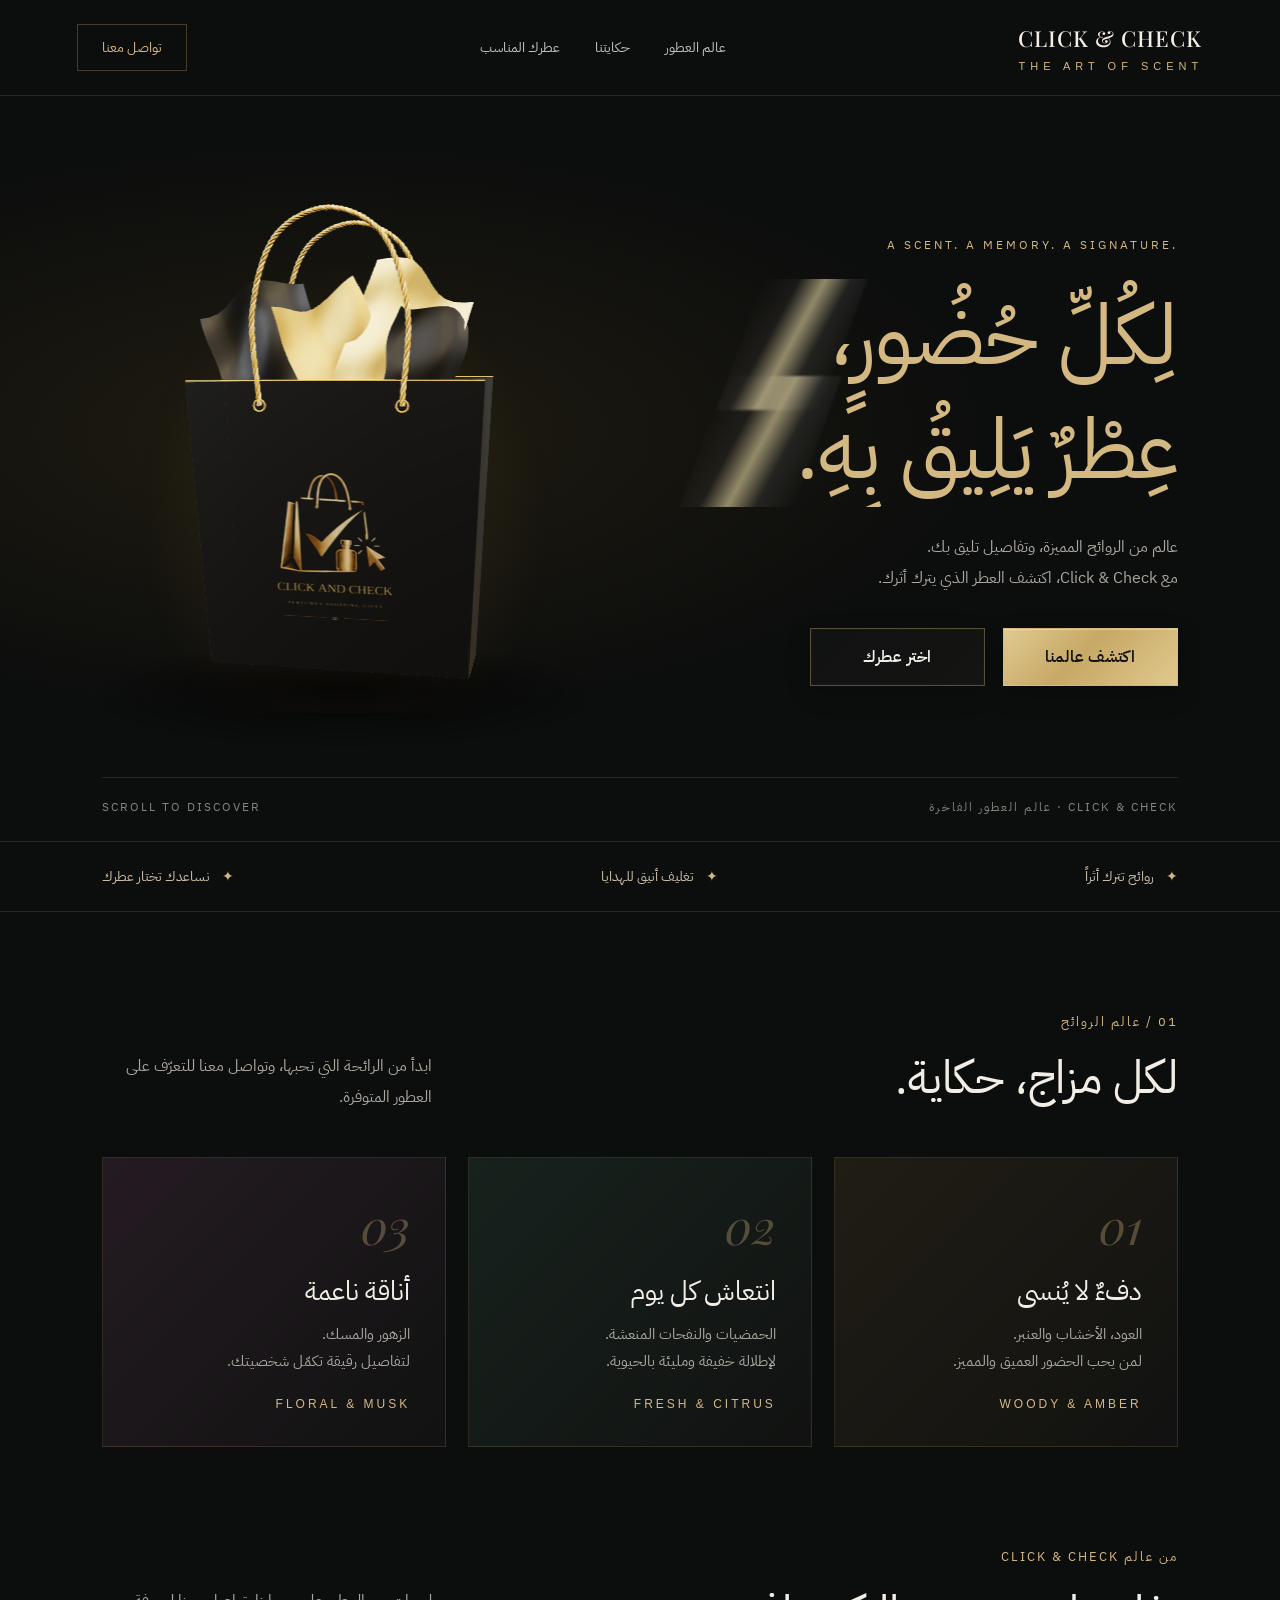
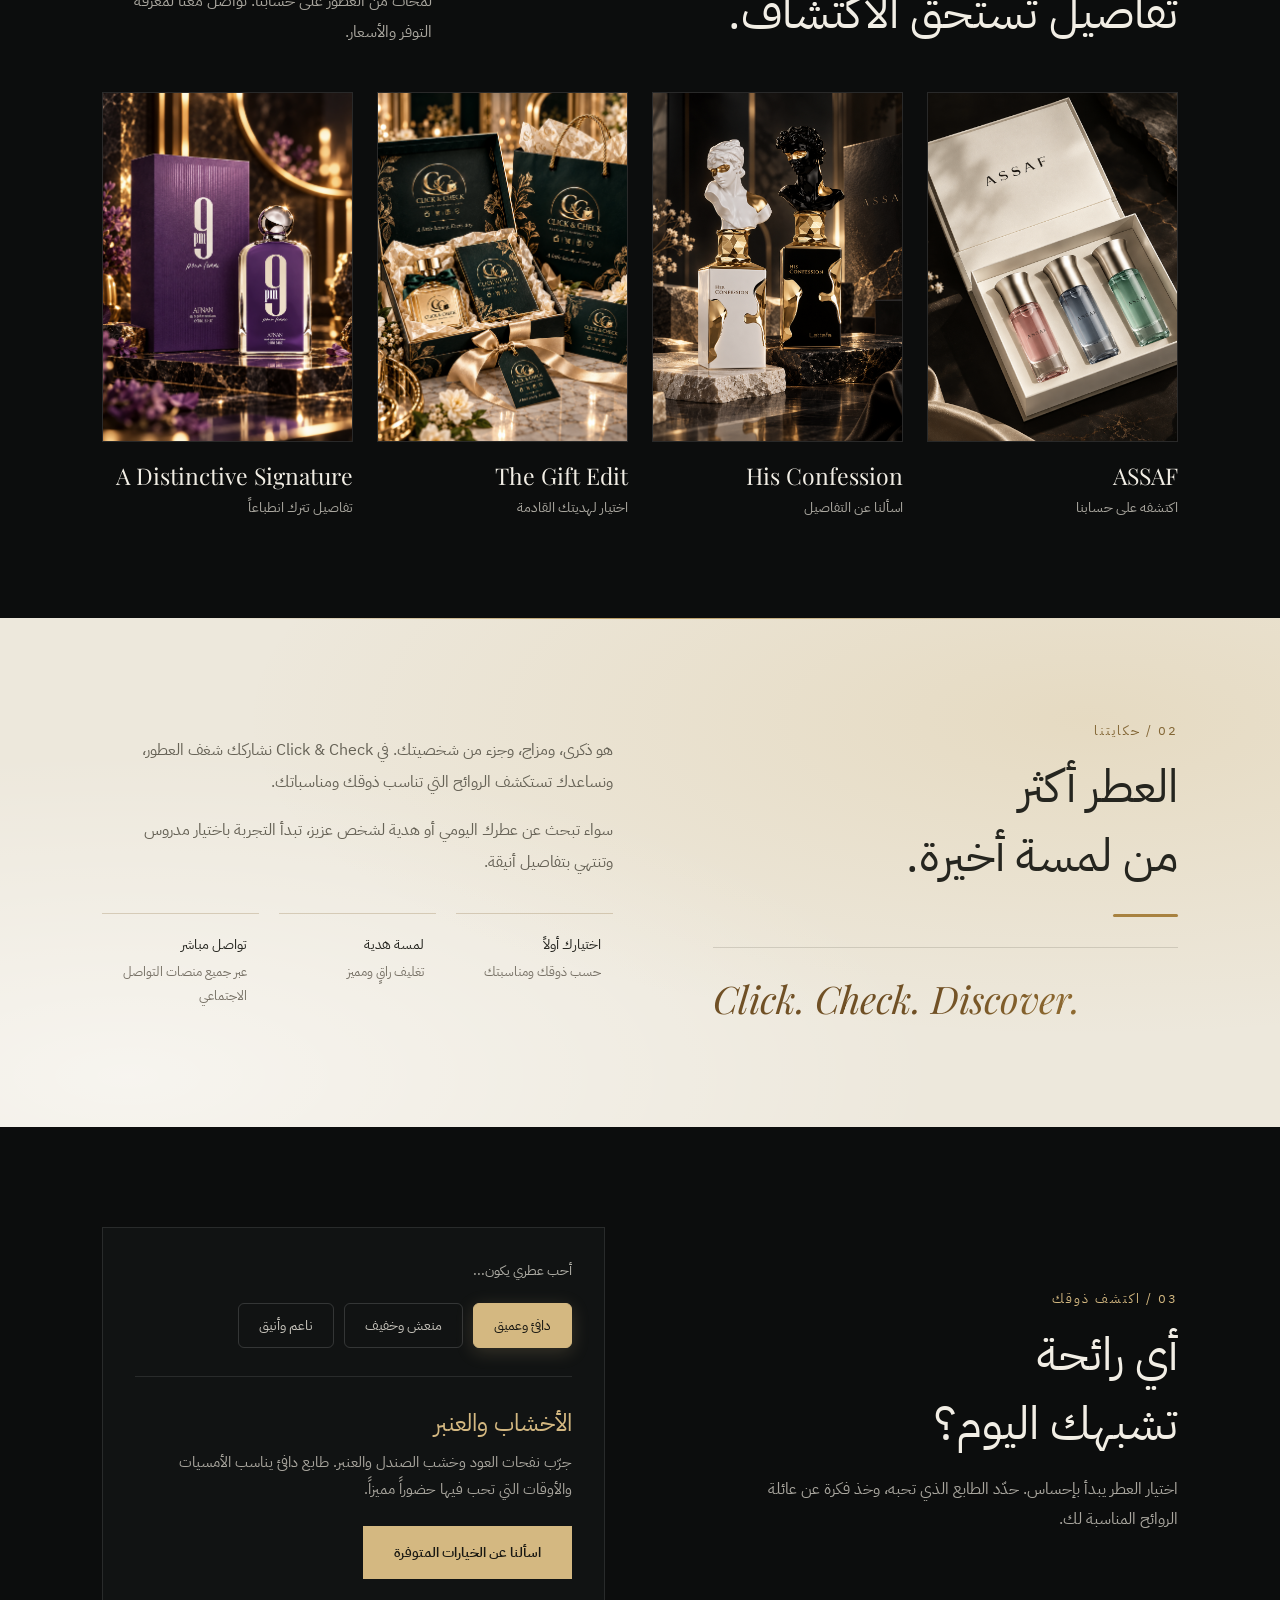
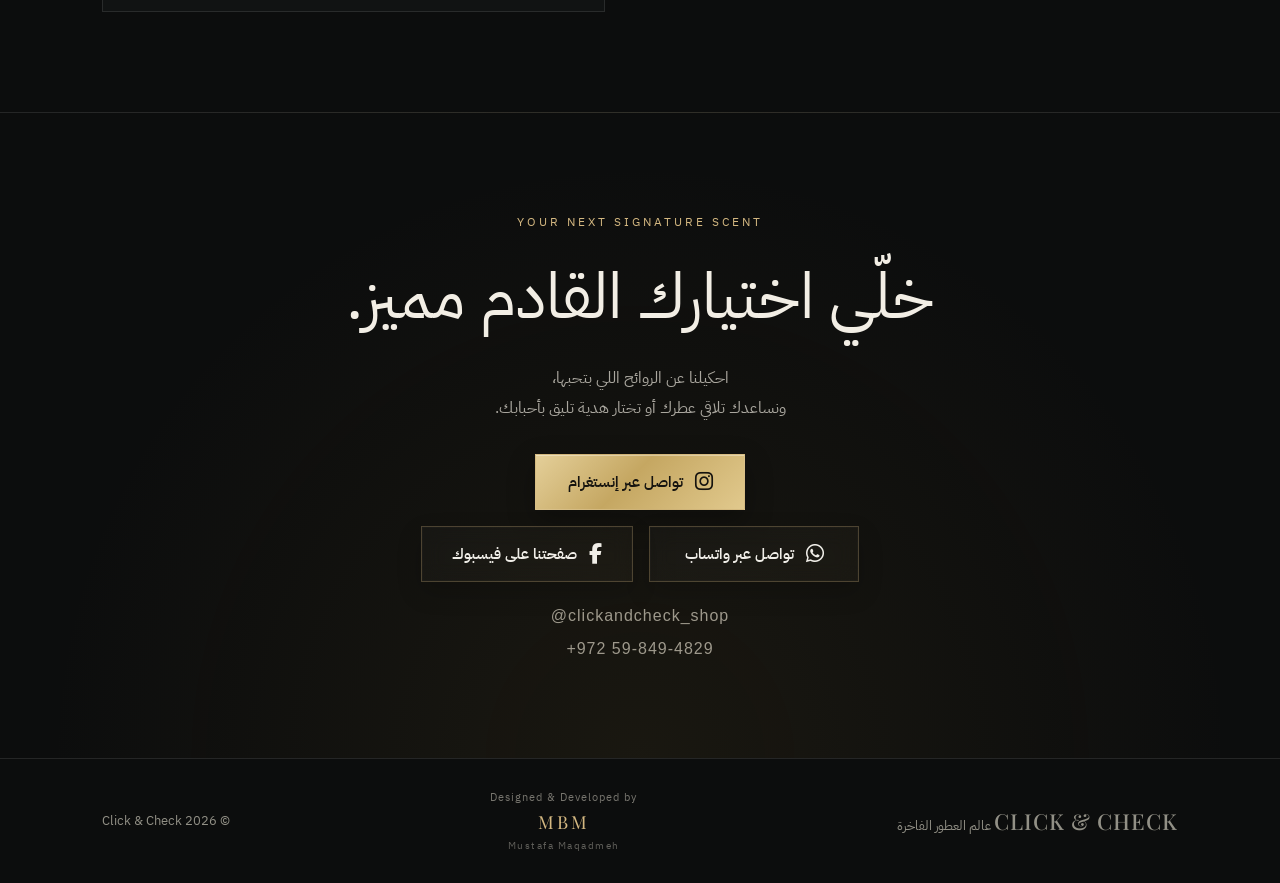
==== commit 032e9a44: "Update website design" ====
--- a/index.html
+++ b/index.html
@@ -27,7 +27,9 @@
 <div class="hero" id="home">
 <div class="hero-copy reveal">
 <div class="eyebrow">A SCENT. A MEMORY. A SIGNATURE.</div>
-<h1>بعض الحضور<br>يُحكى <span>بالعطر.</span>
+<h1 class="hero-title shimmer-title">
+    <span class="title-white">لِكُلِّ حُضُورٍ،</span>
+    <span class="title-gold">عِطْرٌ يَلِيقُ بِهِ.</span>
 </h1>
 <p>عالم من الروائح المميزة، وتفاصيل تليق بك.<br>مع Click & Check، اكتشف العطر الذي يترك أثرك.</p>
 <div class="buttons">
@@ -55,30 +57,30 @@
 <p>ابدأ من الرائحة التي تحبها، وتواصل معنا للتعرّف على العطور المتوفرة.</p>
 </div>
 <div class="collections">
-<a class="collection" href="https://www.instagram.com/clickandcheck_shop/" target="_blank" rel="noopener noreferrer">
+<div class="collection" href="https://www.instagram.com/clickandcheck_shop/" target="_blank" rel="noopener noreferrer">
 <div class="number">01</div>
 <div>
 <h3>دفءٌ لا يُنسى</h3>
 <p>العود، الأخشاب والعنبر.<br>لمن يحب الحضور العميق والمميز.</p>
 <div class="family">WOODY & AMBER</div>
 </div>
-</a>
-<a class="collection" href="https://www.instagram.com/clickandcheck_shop/" target="_blank" rel="noopener noreferrer">
+</div>
+<div class="collection" href="https://www.instagram.com/clickandcheck_shop/" target="_blank" rel="noopener noreferrer">
 <div class="number">02</div>
 <div>
 <h3>انتعاش كل يوم</h3>
 <p>الحمضيات والنفحات المنعشة.<br>لإطلالة خفيفة ومليئة بالحيوية.</p>
 <div class="family">FRESH & CITRUS</div>
 </div>
-</a>
-<a class="collection" href="https://www.instagram.com/clickandcheck_shop/" target="_blank" rel="noopener noreferrer">
+</div>
+<div class="collection" href="https://www.instagram.com/clickandcheck_shop/" target="_blank" rel="noopener noreferrer">
 <div class="number">03</div>
 <div>
 <h3>أناقة ناعمة</h3>
 <p>الزهور والمسك.<br>لتفاصيل رقيقة تكمّل شخصيتك.</p>
 <div class="family">FLORAL & MUSK</div>
 </div>
-</a>
+</div>
 </div>
 </section>
 <section class="showcase">
@@ -91,7 +93,7 @@
 </div>
 <div class="products">
 
-    <a class="product"
+    <div class="product"
        href="https://www.instagram.com/clickandcheck_shop/"
        target="_blank">
 
@@ -101,10 +103,10 @@
 
         <h3>ASSAF</h3>
         <p>اكتشفه على حسابنا</p>
-    </a>
-
-
-    <a class="product"
+</div>
+
+
+    <div class="product"
        href="https://www.instagram.com/clickandcheck_shop/"
        target="_blank">
 
@@ -114,10 +116,10 @@
 
         <h3>His Confession</h3>
         <p>اسألنا عن التفاصيل</p>
-    </a>
-
-
-    <a class="product"
+    </div>
+
+
+    <div class="product"
        href="https://www.instagram.com/clickandcheck_shop/"
        target="_blank">
 
@@ -127,10 +129,10 @@
 
         <h3>The Gift Edit</h3>
         <p>اختيار لهديتك القادمة</p>
-    </a>
-
-
-    <a class="product"
+    </div>
+
+
+    <div class="product"
        href="https://www.instagram.com/clickandcheck_shop/"
        target="_blank">
 
@@ -140,7 +142,7 @@
 
         <h3>A Distinctive Signature</h3>
         <p>تفاصيل تترك انطباعاً</p>
-    </a>
+    </div>
 
 </div>
 </section>
@@ -158,7 +160,7 @@
 </div>
 <div>لمسة هدية<small>تغليف راقٍ ومميز</small>
 </div>
-<div>تواصل مباشر<small>عبر إنستغرام</small>
+<div>تواصل مباشر<small>عبر جميع منصات التواصل الاجتماعي</small>
 </div>
 </div>
 </div>
@@ -180,7 +182,9 @@
 <h3 id="result-title">الأخشاب والعنبر</h3>
 <p id="result-copy">جرّب نفحات العود وخشب الصندل والعنبر. طابع دافئ يناسب الأمسيات والأوقات التي تحب فيها حضوراً مميزاً.</p>
 </div>
-<a class="button" href="https://www.instagram.com/clickandcheck_shop/" target="_blank" rel="noopener noreferrer">اسألنا عن الخيارات المتوفرة</a>
+<a class="button" href="#contact">
+    اسألنا عن الخيارات المتوفرة
+</a>
 </div>
 </section>
 <section class="contact" id="contact">
--- a/styles.css
+++ b/styles.css
@@ -3729,4 +3729,408 @@
         font-size: 20px;
     }
 
+}
+/* =========================================
+   BETTER MOBILE LAYOUT
+========================================= */
+
+@media (max-width: 650px) {
+
+    /* أنواع العطور - سحب أفقي */
+    .collections {
+        display: flex;
+        gap: 14px;
+
+        overflow-x: auto;
+        overflow-y: hidden;
+
+        scroll-snap-type: x mandatory;
+
+        padding-bottom: 12px;
+
+        -webkit-overflow-scrolling: touch;
+    }
+
+    .collections::-webkit-scrollbar {
+        display: none;
+    }
+
+    .collection {
+        flex: 0 0 82%;
+        min-height: 240px;
+
+        scroll-snap-align: center;
+    }
+
+
+    /* المنتجات - صورتين جنب بعض */
+    .products {
+        display: grid;
+
+        grid-template-columns:
+            repeat(2, minmax(0, 1fr));
+
+        gap: 24px 12px;
+    }
+
+    .product-photo {
+        width: 100%;
+        height: auto;
+
+        aspect-ratio: 4 / 5;
+    }
+
+    .product h3 {
+        font-size: 17px;
+        margin-top: 12px;
+    }
+
+    .product p {
+        font-size: 12px;
+    }
+
+
+    /* أزرار التواصل */
+    .contact .buttons {
+        display: grid;
+
+        grid-template-columns:
+            repeat(2, minmax(0, 1fr));
+
+        gap: 10px;
+
+        width: 100%;
+    }
+
+    .contact .buttons .button {
+        width: 100%;
+        min-width: 0;
+
+        padding: 14px 10px;
+
+        font-size: 13px;
+    }
+
+
+    /* زر الانستغرام الرئيسي */
+    .contact > .button {
+        width: min(100%, 320px);
+    }
+
+
+    /* تفاصيل القصة */
+    .details {
+        grid-template-columns:
+            repeat(3, minmax(0, 1fr));
+
+        gap: 8px;
+    }
+
+    .details div {
+        font-size: 11px;
+    }
+
+    .details small {
+        font-size: 10px;
+    }
+
+}
+/* زر تواصل معنا */
+
+header .outline {
+    position: relative;
+    isolation: isolate;
+    overflow: hidden;
+    color: var(--gold);
+
+    transition:
+        color .35s ease,
+        border-color .35s ease,
+        transform .35s ease,
+        box-shadow .35s ease;
+}
+
+
+/* الخلفية الذهبية وقت hover */
+
+header .outline::before {
+    content: "";
+
+    position: absolute;
+    inset: 0;
+
+    z-index: -2;
+
+    background: var(--gold);
+
+    transform: translateY(102%);
+
+    transition: transform .4s cubic-bezier(.2,.8,.2,1);
+}
+
+
+/* اللمعة التلقائية */
+
+header .outline::after {
+    content: "";
+
+    position: absolute;
+
+    top: -60%;
+    left: -90%;
+
+    width: 42%;
+    height: 220%;
+
+    background: linear-gradient(
+        90deg,
+        transparent,
+        rgba(255,255,255,.08),
+        rgba(255,235,190,.30),
+        rgba(255,255,255,.55),
+        rgba(255,235,190,.16),
+        transparent
+    );
+
+    transform: rotate(18deg);
+
+    pointer-events: none;
+
+    z-index: 2;
+
+    animation: contactButtonShine 5s ease-in-out infinite;
+}
+
+
+/* Hover */
+
+header .outline:hover {
+    color: #15130e;
+
+    border-color: var(--gold);
+
+    transform: translateY(-3px);
+
+    box-shadow:
+        0 10px 26px rgba(212,184,129,.16);
+}
+
+header .outline:hover::before {
+    transform: translateY(0);
+}
+
+
+/* حركة اللمعة */
+
+@keyframes contactButtonShine {
+
+    0%,
+    58% {
+        left: -90%;
+        opacity: 0;
+    }
+
+    62% {
+        opacity: 1;
+    }
+
+    80% {
+        left: 140%;
+        opacity: 1;
+    }
+
+    84%,
+    100% {
+        left: 140%;
+        opacity: 0;
+    }
+}
+/* =========================
+   HERO TITLE ANIMATION
+========================= */
+
+.hero-title {
+    overflow: hidden;
+}
+
+.hero-title .line {
+    display: block;
+    opacity: 0;
+    transform: translateY(45px);
+    filter: blur(8px);
+    animation: titleReveal 1s cubic-bezier(.2,.8,.2,1) forwards;
+}
+
+.hero-title .line-1 {
+    animation-delay: .15s;
+}
+
+.hero-title .line-2 {
+    animation-delay: .45s;
+
+    color: var(--gold);
+
+    background: linear-gradient(
+        90deg,
+        #c3a568,
+        #f0dca3,
+        #b89450,
+        #f4dea2,
+        #c3a568
+    );
+
+    background-size: 220% 100%;
+
+    -webkit-background-clip: text;
+    background-clip: text;
+
+    -webkit-text-fill-color: transparent;
+
+    animation:
+        titleReveal 1s .45s cubic-bezier(.2,.8,.2,1) forwards,
+        titleGoldShine 6s 1.4s ease-in-out infinite;
+}
+
+
+/* دخول النص */
+
+@keyframes titleReveal {
+
+    from {
+        opacity: 0;
+        transform: translateY(45px);
+        filter: blur(8px);
+    }
+
+    to {
+        opacity: 1;
+        transform: translateY(0);
+        filter: blur(0);
+    }
+}
+
+
+/* لمعة ذهبية تمر على السطر الثاني */
+
+@keyframes titleGoldShine {
+
+    0%,
+    55% {
+        background-position: 100% 50%;
+    }
+
+    75% {
+        background-position: 0% 50%;
+    }
+
+    100% {
+        background-position: 0% 50%;
+    }
+}
+
+
+/* Hover بسيط */
+
+.hero-title:hover .line-2 {
+    filter: drop-shadow(
+        0 0 16px rgba(212,184,129,.22)
+    );
+}
+
+
+/* احترام تقليل الحركة */
+
+@media (prefers-reduced-motion: reduce) {
+
+    .hero-title .line {
+        opacity: 1;
+        transform: none;
+        filter: none;
+        animation: none;
+    }
+
+}
+.hero-title {
+    font-weight: 400;
+    line-height: 1.35;
+}
+
+.hero-title span {
+    display: block;
+}
+
+.title-white {
+    color: #f2eee5;
+}
+
+.title-gold {
+    color: #d4b881;
+}
+.hero-title {
+    line-height: 1.35;
+    font-weight: 400;
+}
+
+.hero-title span {
+    display: block;
+    position: relative;
+    width: fit-content;
+}
+
+/* السطر الأبيض */
+.title-white {
+    color: #f9edcf;
+}
+
+/* السطر الذهبي */
+.title-gold {
+    color: #d4b881;
+}
+
+/* لمعة ناعمة */
+.shimmer-title span::after {
+    content: "";
+    position: absolute;
+    top: -15%;
+    left: -25%;
+    width: 30%;
+    height: 130%;
+    background: linear-gradient(
+        100deg,
+        transparent 0%,
+        rgba(247, 230, 230, 0.05) 30%,
+        rgba(255, 239, 182, 0.55) 50%,
+        rgba(255,255,255,0.08) 70%,
+        transparent 100%
+    );
+    transform: skewX(-20deg);
+    filter: blur(1px);
+    pointer-events: none;
+    animation: textShimmer 5s ease-in-out infinite;
+}
+
+/* نخلي السطر الثاني يتأخر شوي */
+.title-gold::after {
+    animation-delay: 1.4s;
+}
+
+@keyframes textShimmer {
+    0%, 70% {
+        left: -35%;
+        opacity: 0;
+    }
+
+    75% {
+        opacity: 1;
+    }
+
+    90% {
+        left: 110%;
+        opacity: 1;
+    }
+
+    100% {
+        left: 110%;
+        opacity: 0;
+    }
 }
